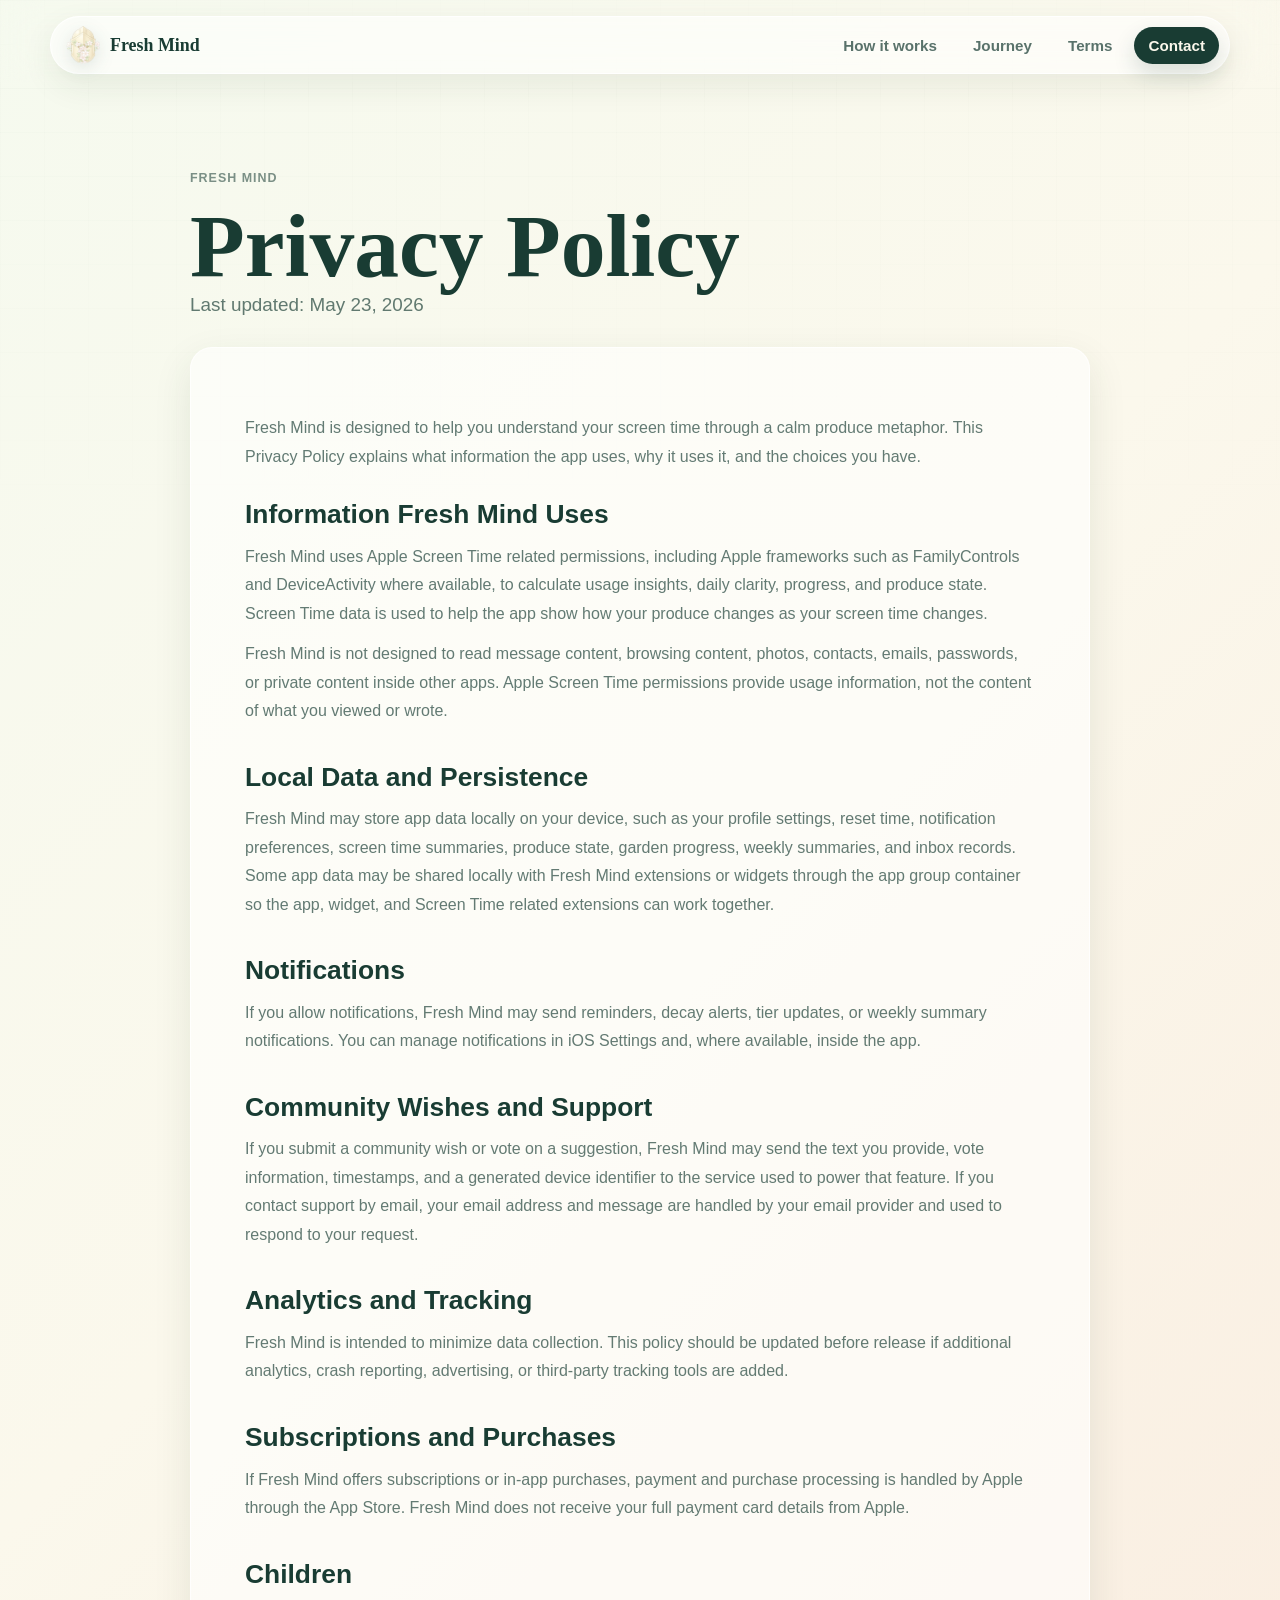
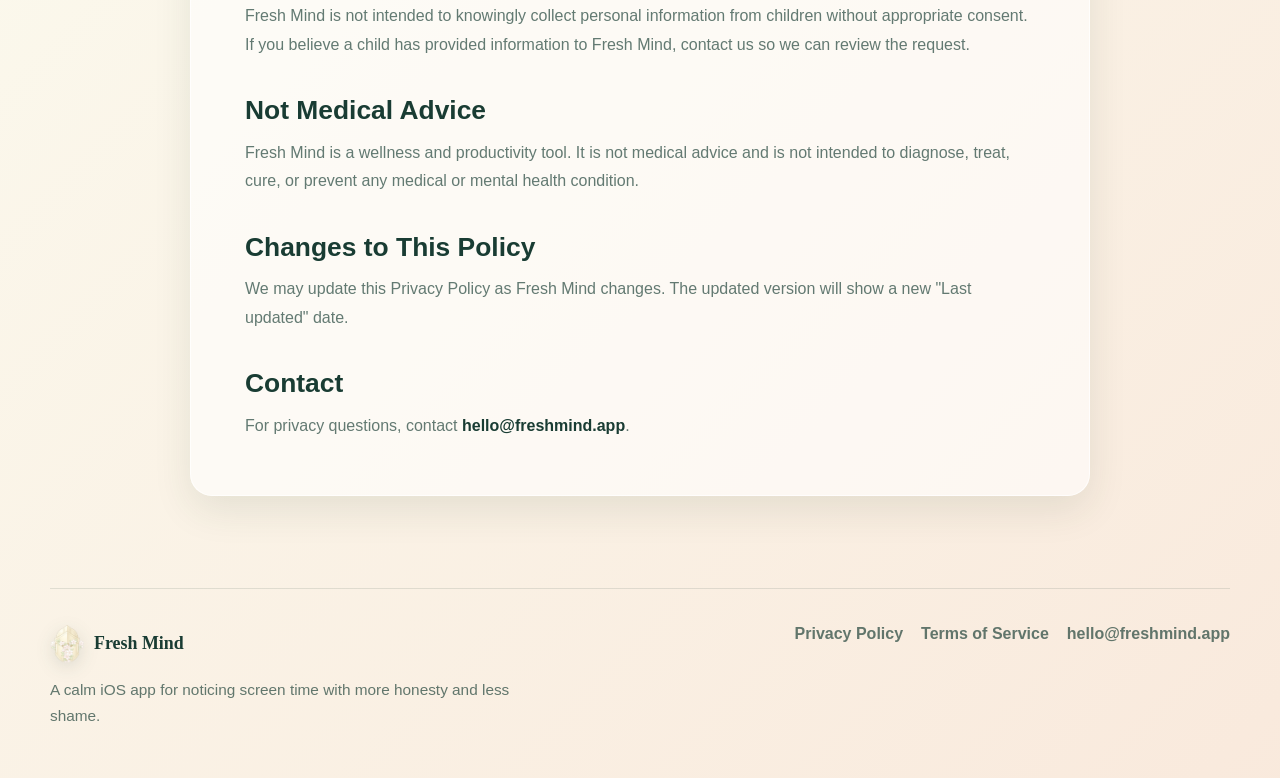
==== privacy/index.html @ f09cc6f0 "feat(website): add Fresh Mind landing page and legal pages" ====
<!doctype html>
<html lang="en">
  <head>
    <meta charset="utf-8">
    <meta name="viewport" content="width=device-width, initial-scale=1">
    <title>Privacy Policy - Fresh Mind</title>
    <meta name="description" content="Fresh Mind Privacy Policy">
    <meta name="theme-color" content="#f8f2df">
    <link rel="icon" href="../assets/logo.png">
    <link rel="stylesheet" href="../styles.css">
  </head>
  <body class="legal-page">
    <a class="skip-link" href="#main">Skip to content</a>
    <header class="site-header" data-nav>
      <nav class="nav-shell" aria-label="Main navigation">
        <a class="brand" href="../index.html" aria-label="Fresh Mind home">
          <img src="../assets/logo.png" alt="" class="brand-mark">
          <span>Fresh Mind</span>
        </a>
        <button class="nav-toggle" type="button" aria-label="Open navigation" aria-expanded="false" data-nav-toggle>
          <span></span>
          <span></span>
        </button>
        <div class="nav-links" data-nav-menu>
          <a href="../index.html#how">How it works</a>
          <a href="../index.html#journey">Journey</a>
          <a href="../terms/">Terms</a>
          <a class="nav-cta" href="mailto:hello@freshmind.app">Contact</a>
        </div>
      </nav>
    </header>

    <main id="main" class="legal-shell">
      <section class="legal-hero reveal">
        <p class="eyebrow">Fresh Mind</p>
        <h1>Privacy Policy</h1>
        <p>Last updated: May 23, 2026</p>
      </section>

      <article class="legal-card reveal">
        <p>
          Fresh Mind is designed to help you understand your screen time through a calm produce metaphor. This Privacy Policy explains what information the app uses, why it uses it, and the choices you have.
        </p>

        <h2>Information Fresh Mind Uses</h2>
        <p>
          Fresh Mind uses Apple Screen Time related permissions, including Apple frameworks such as FamilyControls and DeviceActivity where available, to calculate usage insights, daily clarity, progress, and produce state. Screen Time data is used to help the app show how your produce changes as your screen time changes.
        </p>
        <p>
          Fresh Mind is not designed to read message content, browsing content, photos, contacts, emails, passwords, or private content inside other apps. Apple Screen Time permissions provide usage information, not the content of what you viewed or wrote.
        </p>

        <h2>Local Data and Persistence</h2>
        <p>
          Fresh Mind may store app data locally on your device, such as your profile settings, reset time, notification preferences, screen time summaries, produce state, garden progress, weekly summaries, and inbox records. Some app data may be shared locally with Fresh Mind extensions or widgets through the app group container so the app, widget, and Screen Time related extensions can work together.
        </p>

        <h2>Notifications</h2>
        <p>
          If you allow notifications, Fresh Mind may send reminders, decay alerts, tier updates, or weekly summary notifications. You can manage notifications in iOS Settings and, where available, inside the app.
        </p>

        <h2>Community Wishes and Support</h2>
        <p>
          If you submit a community wish or vote on a suggestion, Fresh Mind may send the text you provide, vote information, timestamps, and a generated device identifier to the service used to power that feature. If you contact support by email, your email address and message are handled by your email provider and used to respond to your request.
        </p>

        <h2>Analytics and Tracking</h2>
        <p>
          Fresh Mind is intended to minimize data collection. This policy should be updated before release if additional analytics, crash reporting, advertising, or third-party tracking tools are added.
        </p>

        <h2>Subscriptions and Purchases</h2>
        <p>
          If Fresh Mind offers subscriptions or in-app purchases, payment and purchase processing is handled by Apple through the App Store. Fresh Mind does not receive your full payment card details from Apple.
        </p>

        <h2>Children</h2>
        <p>
          Fresh Mind is not intended to knowingly collect personal information from children without appropriate consent. If you believe a child has provided information to Fresh Mind, contact us so we can review the request.
        </p>

        <h2>Not Medical Advice</h2>
        <p>
          Fresh Mind is a wellness and productivity tool. It is not medical advice and is not intended to diagnose, treat, cure, or prevent any medical or mental health condition.
        </p>

        <h2>Changes to This Policy</h2>
        <p>
          We may update this Privacy Policy as Fresh Mind changes. The updated version will show a new "Last updated" date.
        </p>

        <h2>Contact</h2>
        <p>
          For privacy questions, contact <a href="mailto:hello@freshmind.app">hello@freshmind.app</a>.
        </p>
      </article>
    </main>

    <footer class="site-footer">
      <div>
        <a class="brand footer-brand" href="../index.html">
          <img src="../assets/logo.png" alt="" class="brand-mark">
          <span>Fresh Mind</span>
        </a>
        <p>A calm iOS app for noticing screen time with more honesty and less shame.</p>
      </div>
      <div class="footer-links">
        <a href="../privacy/">Privacy Policy</a>
        <a href="../terms/">Terms of Service</a>
        <a href="mailto:hello@freshmind.app">hello@freshmind.app</a>
      </div>
    </footer>

    <script src="../script.js"></script>
  </body>
</html>
---- styles.css ----
:root {
  --cream: #fbf8ec;
  --mist: #f5faef;
  --sage: #769e61;
  --forest: #193c33;
  --forest-soft: rgba(25, 60, 51, 0.68);
  --gold: #f5cc5f;
  --peach: #f7dbcd;
  --lavender: #a694df;
  --rust: #b84c3a;
  --white: rgba(255, 255, 255, 0.82);
  --line: rgba(25, 60, 51, 0.12);
  --shadow: 0 24px 70px rgba(43, 64, 37, 0.14);
  --shadow-soft: 0 14px 38px rgba(43, 64, 37, 0.1);
  --radius-lg: 34px;
  --radius-md: 22px;
  --radius-sm: 16px;
  --max-width: 1180px;
  --serif: Georgia, "Times New Roman", serif;
  --sans: ui-rounded, "SF Pro Rounded", "SF Pro Display", -apple-system, BlinkMacSystemFont, "Segoe UI", sans-serif;
}

* {
  box-sizing: border-box;
}

html {
  scroll-behavior: smooth;
}

body {
  margin: 0;
  color: var(--forest);
  background:
    linear-gradient(135deg, rgba(245, 250, 239, 0.92), rgba(251, 248, 236, 0.98) 42%, rgba(247, 219, 205, 0.5)),
    var(--cream);
  font-family: var(--sans);
  letter-spacing: 0;
  min-width: 320px;
}

body::before {
  content: "";
  position: fixed;
  inset: 0;
  pointer-events: none;
  background-image:
    linear-gradient(rgba(25, 60, 51, 0.035) 1px, transparent 1px),
    linear-gradient(90deg, rgba(25, 60, 51, 0.025) 1px, transparent 1px);
  background-size: 44px 44px;
  mask-image: linear-gradient(to bottom, rgba(0, 0, 0, 0.5), transparent 64%);
}

img {
  display: block;
  max-width: 100%;
}

a {
  color: inherit;
  text-decoration: none;
}

p {
  color: var(--forest-soft);
  font-size: clamp(1rem, 1.5vw, 1.18rem);
  line-height: 1.75;
  margin: 0;
}

h1,
h2,
h3 {
  color: var(--forest);
  margin: 0;
  letter-spacing: 0;
}

h1,
h2 {
  font-family: var(--serif);
  font-weight: 700;
}

h1 {
  font-size: clamp(3.2rem, 6vw, 5.7rem);
  line-height: 0.94;
  max-width: 800px;
}

h2 {
  font-size: clamp(2.15rem, 4.5vw, 4.5rem);
  line-height: 1.02;
}

h3 {
  font-size: 1.28rem;
  line-height: 1.2;
}

.skip-link {
  position: fixed;
  top: 12px;
  left: 12px;
  z-index: 100;
  transform: translateY(-160%);
  border-radius: 999px;
  background: var(--forest);
  color: var(--cream);
  padding: 10px 14px;
  transition: transform 180ms ease;
}

.skip-link:focus {
  transform: translateY(0);
}

.site-header {
  position: sticky;
  top: 0;
  z-index: 20;
  padding: 16px 20px 8px;
  backdrop-filter: blur(18px);
}

.nav-shell {
  width: min(var(--max-width), 100%);
  margin: 0 auto;
  display: flex;
  align-items: center;
  justify-content: space-between;
  gap: 24px;
  border: 1px solid rgba(255, 255, 255, 0.78);
  border-radius: 999px;
  background: rgba(255, 255, 255, 0.58);
  box-shadow: 0 12px 32px rgba(43, 64, 37, 0.08);
  padding: 9px 10px 9px 15px;
}

.brand {
  display: inline-flex;
  align-items: center;
  gap: 10px;
  font-family: var(--serif);
  font-size: 1.12rem;
  font-weight: 700;
  white-space: nowrap;
}

.brand-mark {
  width: 34px;
  height: 38px;
  object-fit: contain;
  filter: drop-shadow(0 5px 9px rgba(25, 60, 51, 0.12));
}

.nav-links {
  display: flex;
  align-items: center;
  gap: 8px;
  color: rgba(25, 60, 51, 0.72);
  font-size: 0.95rem;
  font-weight: 700;
}

.nav-links a {
  border-radius: 999px;
  padding: 10px 14px;
  transition: color 180ms ease, background 180ms ease, transform 180ms ease;
}

.nav-links a:hover,
.nav-links a:focus-visible {
  background: rgba(118, 158, 97, 0.12);
  color: var(--forest);
  transform: translateY(-1px);
}

.nav-links .nav-cta {
  background: var(--forest);
  color: var(--cream);
  box-shadow: 0 10px 22px rgba(25, 60, 51, 0.16);
}

.nav-toggle {
  display: none;
  width: 44px;
  height: 44px;
  border: 0;
  border-radius: 50%;
  background: rgba(25, 60, 51, 0.08);
  padding: 0;
}

.nav-toggle span {
  display: block;
  width: 18px;
  height: 2px;
  margin: 4px auto;
  border-radius: 4px;
  background: var(--forest);
  transition: transform 180ms ease, opacity 180ms ease;
}

.nav-open .nav-toggle span:first-child {
  transform: translateY(3px) rotate(45deg);
}

.nav-open .nav-toggle span:last-child {
  transform: translateY(-3px) rotate(-45deg);
}

.section-pad {
  width: min(var(--max-width), calc(100% - 40px));
  margin: 0 auto;
  padding: 110px 0;
}

.hero {
  min-height: calc(100svh - 124px);
  display: grid;
  grid-template-columns: minmax(0, 1.02fr) minmax(340px, 0.78fr);
  align-items: center;
  gap: clamp(36px, 6vw, 88px);
  padding-top: 22px;
  padding-bottom: 12px;
}

.eyebrow,
.section-kicker {
  color: rgba(25, 60, 51, 0.56);
  font-size: 0.78rem;
  font-weight: 850;
  letter-spacing: 0.08em;
  margin: 0 0 14px;
  text-transform: uppercase;
}

.hero-subtitle {
  margin-top: 24px;
  max-width: 690px;
  font-size: clamp(1.08rem, 2vw, 1.38rem);
}

.hero-actions {
  display: flex;
  align-items: center;
  flex-wrap: wrap;
  gap: 14px;
  margin-top: 28px;
}

.store-button {
  display: inline-flex;
  align-items: center;
  gap: 12px;
  min-height: 62px;
  border-radius: 18px;
  background: var(--forest);
  color: var(--cream);
  padding: 12px 20px 12px 16px;
  box-shadow: 0 18px 36px rgba(25, 60, 51, 0.22);
  font-size: 1.12rem;
  font-weight: 850;
  line-height: 1;
  transition: transform 180ms ease, box-shadow 180ms ease, background 180ms ease;
}

.store-button small {
  display: block;
  color: rgba(251, 248, 236, 0.72);
  font-size: 0.72rem;
  font-weight: 750;
  margin-bottom: 4px;
}

.store-icon {
  width: 31px;
  height: 36px;
  position: relative;
}

.store-icon::before {
  content: "";
  position: absolute;
  inset: 4px 8px 0;
  border-radius: 16px 16px 12px 12px;
  background: linear-gradient(145deg, var(--cream), #ffffff);
}

.store-icon::after {
  content: "";
  position: absolute;
  left: 13px;
  top: 0;
  width: 13px;
  height: 14px;
  border-radius: 10px 0 10px 0;
  background: var(--cream);
  transform: rotate(-18deg);
}

.text-button {
  display: inline-flex;
  align-items: center;
  gap: 9px;
  min-height: 50px;
  border-radius: 999px;
  color: var(--forest);
  font-weight: 850;
  padding: 0 4px;
  transition: color 180ms ease, transform 180ms ease;
}

.text-button::after {
  content: "";
  width: 26px;
  height: 26px;
  border-radius: 50%;
  background:
    linear-gradient(135deg, transparent 45%, var(--forest) 46% 54%, transparent 55%),
    linear-gradient(45deg, transparent 49%, var(--forest) 50% 56%, transparent 57%);
  background-color: rgba(118, 158, 97, 0.14);
}

.store-button:hover,
.store-button:focus-visible,
.text-button:hover,
.text-button:focus-visible {
  transform: translateY(-2px);
}

.store-button:hover,
.store-button:focus-visible {
  background: #123029;
  box-shadow: 0 22px 46px rgba(25, 60, 51, 0.26);
}

.hero-notes {
  display: flex;
  flex-wrap: wrap;
  gap: 10px;
  margin-top: 28px;
}

.hero-notes span {
  border: 1px solid var(--line);
  border-radius: 999px;
  background: rgba(255, 255, 255, 0.42);
  color: rgba(25, 60, 51, 0.7);
  font-size: 0.88rem;
  font-weight: 750;
  padding: 8px 12px;
}

.hero-visual {
  position: relative;
  min-height: 560px;
  display: grid;
  place-items: center;
}

.ambient-panel {
  position: absolute;
  width: min(92%, 440px);
  aspect-ratio: 0.76;
  border-radius: 52px;
  background:
    linear-gradient(150deg, rgba(255, 255, 255, 0.78), rgba(245, 204, 95, 0.2)),
    linear-gradient(25deg, rgba(166, 148, 223, 0.2), rgba(118, 158, 97, 0.18));
  box-shadow: var(--shadow);
  transform: rotate(-4deg);
}

.phone-shell {
  position: relative;
  z-index: 2;
  width: min(86vw, 302px);
  height: 560px;
  border: 10px solid #172f29;
  border-radius: 48px;
  background: linear-gradient(145deg, #fbf8ec, #f5faef);
  box-shadow: 0 26px 70px rgba(25, 60, 51, 0.28);
  overflow: hidden;
}

.phone-shell::before {
  content: "";
  position: absolute;
  top: 10px;
  left: 50%;
  width: 88px;
  height: 24px;
  border-radius: 999px;
  background: #172f29;
  transform: translateX(-50%);
  z-index: 3;
}

.phone-status {
  display: flex;
  justify-content: space-between;
  align-items: center;
  padding: 18px 24px 2px;
  color: rgba(25, 60, 51, 0.72);
  font-size: 0.76rem;
  font-weight: 850;
}

.phone-content {
  padding: 18px 18px 20px;
}

.mini-brand {
  display: flex;
  align-items: center;
  gap: 8px;
  font-family: var(--serif);
  font-size: 1.28rem;
  font-weight: 700;
}

.mini-brand img {
  width: 38px;
  height: 42px;
  object-fit: contain;
}

.adaptive-line {
  margin-top: 18px;
  color: var(--forest);
  font-family: var(--serif);
  font-size: 1.5rem;
  line-height: 1.04;
}

.produce-stage {
  position: relative;
  display: grid;
  place-items: center;
  min-height: 206px;
  margin-top: 14px;
}

.produce-stage::before {
  content: "";
  position: absolute;
  width: 190px;
  height: 190px;
  border-radius: 50%;
  background: radial-gradient(circle, rgba(245, 204, 95, 0.32), rgba(245, 204, 95, 0));
}

.produce-stage img {
  position: relative;
  width: 170px;
  height: 220px;
  object-fit: contain;
  filter: drop-shadow(0 22px 24px rgba(25, 60, 51, 0.12));
  animation: floatProduce 5.5s ease-in-out infinite;
}

.clarity-card {
  border: 1px solid rgba(255, 255, 255, 0.9);
  border-radius: 24px;
  background: rgba(255, 255, 255, 0.72);
  padding: 14px;
  box-shadow: 0 14px 30px rgba(43, 64, 37, 0.1);
}

.clarity-card > div:first-child {
  display: flex;
  justify-content: space-between;
  align-items: baseline;
}

.metric-label {
  color: rgba(25, 60, 51, 0.58);
  font-size: 0.78rem;
  font-weight: 850;
  text-transform: uppercase;
}

.clarity-card strong {
  font-family: var(--serif);
  font-size: 2rem;
}

.progress-track {
  height: 12px;
  border-radius: 999px;
  background: rgba(25, 60, 51, 0.09);
  overflow: hidden;
  margin: 14px 0 12px;
}

.progress-track span {
  display: block;
  width: 82%;
  height: 100%;
  border-radius: inherit;
  background: linear-gradient(90deg, var(--sage), var(--gold), var(--peach));
}

.clarity-card p {
  font-size: 0.86rem;
  line-height: 1.5;
}

.floating-ticket {
  position: absolute;
  z-index: 1;
  width: 220px;
  border: 1px solid rgba(255, 255, 255, 0.84);
  border-radius: 22px;
  background: rgba(255, 255, 255, 0.64);
  backdrop-filter: blur(16px);
  box-shadow: var(--shadow-soft);
  padding: 16px;
}

.floating-ticket strong {
  display: block;
  margin-bottom: 5px;
}

.floating-ticket span {
  display: block;
  color: var(--forest-soft);
  font-size: 0.9rem;
  line-height: 1.4;
}

.ticket-one {
  top: 118px;
  left: -12px;
}

.ticket-two {
  right: -8px;
  bottom: 76px;
}

.intro-band {
  border-top: 1px solid var(--line);
  border-bottom: 1px solid var(--line);
}

.intro-grid {
  display: grid;
  grid-template-columns: minmax(0, 0.95fr) minmax(280px, 0.7fr);
  gap: 44px;
  align-items: end;
}

.section-heading {
  max-width: 760px;
  margin-bottom: 44px;
}

.section-heading p:last-child {
  margin-top: 16px;
}

.step-grid {
  display: grid;
  grid-template-columns: repeat(3, minmax(0, 1fr));
  gap: 18px;
}

.feature-card,
.deep-feature,
.legal-card {
  border: 1px solid rgba(255, 255, 255, 0.72);
  border-radius: var(--radius-md);
  background: rgba(255, 255, 255, 0.58);
  box-shadow: var(--shadow-soft);
}

.feature-card {
  padding: 26px;
  min-height: 310px;
  transition: transform 180ms ease, box-shadow 180ms ease;
}

.feature-card:hover {
  transform: translateY(-4px);
  box-shadow: var(--shadow);
}

.step-number {
  display: inline-grid;
  place-items: center;
  width: 44px;
  height: 44px;
  border-radius: 50%;
  background: rgba(245, 204, 95, 0.24);
  color: #7d6420;
  font-weight: 900;
  margin-bottom: 48px;
}

.feature-card p,
.deep-feature p {
  margin-top: 14px;
}

.metaphor-section {
  display: grid;
  grid-template-columns: minmax(280px, 0.62fr) minmax(0, 1fr);
  align-items: center;
  gap: 46px;
}

.metaphor-copy p:not(.eyebrow) {
  margin: 20px 0 24px;
}

.produce-evolution {
  display: grid;
  grid-template-columns: repeat(4, minmax(0, 1fr));
  gap: 14px;
}

.produce-evolution figure {
  margin: 0;
  min-height: 320px;
  display: flex;
  flex-direction: column;
  align-items: center;
  justify-content: end;
  border: 1px solid rgba(255, 255, 255, 0.74);
  border-radius: 30px;
  background:
    linear-gradient(180deg, rgba(255, 255, 255, 0.66), rgba(247, 219, 205, 0.32)),
    rgba(255, 255, 255, 0.38);
  box-shadow: var(--shadow-soft);
  padding: 24px 14px;
}

.produce-evolution img {
  width: 100%;
  max-width: 152px;
  height: 220px;
  object-fit: contain;
  filter: drop-shadow(0 16px 18px rgba(25, 60, 51, 0.12));
}

.produce-evolution figcaption {
  margin-top: 12px;
  color: rgba(25, 60, 51, 0.68);
  font-weight: 850;
}

.product-row {
  display: grid;
  grid-template-columns: minmax(300px, 0.72fr) minmax(0, 1fr);
  gap: 64px;
  align-items: center;
}

.app-preview {
  display: grid;
  place-items: center;
}

.app-preview img {
  width: min(100%, 360px);
  border: 10px solid #172f29;
  border-radius: 46px;
  box-shadow: 0 28px 76px rgba(25, 60, 51, 0.22);
}

.content-stack p:not(.eyebrow) {
  margin-top: 20px;
}

.insight-list {
  display: grid;
  gap: 12px;
  margin-top: 28px;
}

.insight-list div,
.notification-stack div {
  border: 1px solid var(--line);
  border-radius: 18px;
  background: rgba(255, 255, 255, 0.5);
  padding: 16px 18px;
}

.insight-list strong,
.notification-stack strong {
  display: block;
  margin-bottom: 5px;
}

.insight-list span,
.notification-stack span {
  color: var(--forest-soft);
  line-height: 1.55;
}

.garden-section {
  width: min(1280px, calc(100% - 40px));
}

.journey-layout {
  display: grid;
  grid-template-columns: minmax(280px, 0.56fr) minmax(0, 1fr);
  gap: 26px;
  align-items: stretch;
}

.garden-frame {
  max-height: 620px;
  border-radius: 38px;
  overflow: hidden;
  box-shadow: var(--shadow);
}

.garden-frame img {
  width: 100%;
  height: 100%;
  object-fit: cover;
  object-position: top center;
}

.produce-path {
  display: grid;
  grid-template-columns: repeat(3, minmax(0, 1fr));
  gap: 14px;
}

.path-item {
  display: grid;
  place-items: center;
  min-height: 190px;
  border: 1px solid rgba(255, 255, 255, 0.74);
  border-radius: 28px;
  background: rgba(255, 255, 255, 0.54);
  box-shadow: var(--shadow-soft);
  padding: 18px;
}

.path-item img {
  width: 120px;
  height: 128px;
  object-fit: contain;
  filter: drop-shadow(0 14px 18px rgba(25, 60, 51, 0.12));
}

.path-item span {
  color: var(--forest-soft);
  font-weight: 850;
}

.support-grid {
  display: grid;
  grid-template-columns: repeat(2, minmax(0, 1fr));
  gap: 18px;
}

.deep-feature {
  min-height: 440px;
  padding: clamp(28px, 5vw, 48px);
}

.notification-stack {
  display: grid;
  gap: 12px;
  margin-top: 28px;
}

.privacy-feature {
  background:
    linear-gradient(135deg, rgba(255, 255, 255, 0.62), rgba(166, 148, 223, 0.14)),
    rgba(255, 255, 255, 0.52);
}

.privacy-feature .text-button {
  margin-top: 24px;
}

.final-cta {
  width: min(980px, calc(100% - 40px));
  text-align: center;
  padding-top: 92px;
}

.final-cta .hero-actions {
  justify-content: center;
}

.final-cta p {
  max-width: 620px;
  margin: 18px auto 0;
}

.cta-logo {
  width: 84px;
  height: 96px;
  object-fit: contain;
  margin: 0 auto 22px;
  filter: drop-shadow(0 18px 22px rgba(25, 60, 51, 0.14));
}

.site-footer {
  width: min(var(--max-width), calc(100% - 40px));
  margin: 0 auto;
  display: flex;
  justify-content: space-between;
  gap: 28px;
  border-top: 1px solid var(--line);
  padding: 36px 0 48px;
}

.site-footer p {
  max-width: 460px;
  font-size: 0.96rem;
  margin-top: 10px;
}

.footer-brand {
  width: fit-content;
}

.footer-links {
  display: flex;
  align-items: flex-start;
  flex-wrap: wrap;
  justify-content: flex-end;
  gap: 10px 18px;
  color: rgba(25, 60, 51, 0.68);
  font-weight: 760;
}

.footer-links a:hover,
.footer-links a:focus-visible,
.legal-card a:hover,
.legal-card a:focus-visible {
  color: var(--forest);
  text-decoration: underline;
  text-decoration-thickness: 2px;
  text-underline-offset: 4px;
}

.legal-shell {
  width: min(900px, calc(100% - 40px));
  margin: 0 auto;
  padding: 86px 0 92px;
}

.legal-hero {
  margin-bottom: 26px;
}

.legal-hero h1 {
  font-size: clamp(3rem, 7vw, 5.8rem);
}

.legal-card {
  padding: clamp(26px, 5vw, 54px);
}

.legal-card h2 {
  font-family: var(--sans);
  font-size: clamp(1.28rem, 2.4vw, 1.65rem);
  line-height: 1.2;
  margin-top: 36px;
}

.legal-card h2:first-of-type {
  margin-top: 28px;
}

.legal-card p {
  font-size: 1rem;
  line-height: 1.78;
  margin-top: 12px;
}

.legal-card a {
  color: var(--forest);
  font-weight: 850;
}

.reveal {
  opacity: 0;
  transform: translateY(18px);
  transition: opacity 700ms ease, transform 700ms ease;
}

.reveal.is-visible {
  opacity: 1;
  transform: translateY(0);
}

@keyframes floatProduce {
  0%,
  100% {
    transform: translateY(0) rotate(-1deg);
  }
  50% {
    transform: translateY(-10px) rotate(1deg);
  }
}

@media (max-width: 980px) {
  .hero,
  .intro-grid,
  .metaphor-section,
  .product-row,
  .journey-layout,
  .support-grid {
    grid-template-columns: 1fr;
  }

  .hero {
    padding-top: 58px;
  }

  .hero-visual {
    min-height: 620px;
  }

  .step-grid {
    grid-template-columns: 1fr;
  }

  .feature-card {
    min-height: auto;
  }

  .step-number {
    margin-bottom: 28px;
  }

  .produce-evolution {
    grid-template-columns: repeat(2, minmax(0, 1fr));
  }

  .journey-layout {
    align-items: start;
  }

  .garden-frame {
    max-height: 520px;
  }
}

@media (max-width: 760px) {
  .site-header {
    padding-inline: 14px;
  }

  .nav-shell {
    position: relative;
  }

  .nav-toggle {
    display: block;
  }

  .nav-links {
    position: absolute;
    top: calc(100% + 10px);
    right: 0;
    left: 0;
    display: none;
    flex-direction: column;
    align-items: stretch;
    gap: 4px;
    border: 1px solid rgba(255, 255, 255, 0.78);
    border-radius: 24px;
    background: rgba(255, 255, 255, 0.9);
    box-shadow: var(--shadow-soft);
    padding: 10px;
  }

  .nav-open .nav-links {
    display: flex;
  }

  .nav-links a {
    padding: 13px 14px;
  }

  .section-pad,
  .garden-section,
  .final-cta,
  .site-footer,
  .legal-shell {
    width: min(100% - 28px, var(--max-width));
  }

  .section-pad {
    padding: 76px 0;
  }

  .hero {
    min-height: auto;
    padding-top: 54px;
    gap: 16px;
  }

  .hero-actions {
    align-items: stretch;
    flex-direction: column;
  }

  .store-button {
    justify-content: center;
    width: 100%;
  }

  .text-button {
    justify-content: center;
  }

  .hero-visual {
    min-height: 520px;
  }

  .phone-shell {
    width: min(100%, 320px);
    height: 560px;
    min-height: 0;
    border-radius: 42px;
  }

  .produce-stage {
    min-height: 220px;
  }

  .produce-stage img {
    width: 176px;
    height: 226px;
  }

  .hero-notes {
    display: none;
  }

  .floating-ticket {
    width: min(210px, 58vw);
  }

  .ticket-one {
    top: 70px;
    left: 0;
  }

  .ticket-two {
    right: 0;
    bottom: 46px;
  }

  .produce-path {
    grid-template-columns: repeat(2, minmax(0, 1fr));
  }

  .site-footer {
    flex-direction: column;
  }

  .footer-links {
    justify-content: flex-start;
  }
}

@media (max-width: 520px) {
  h1 {
    font-size: clamp(3rem, 17vw, 4.5rem);
  }

  h2 {
    font-size: clamp(2rem, 11vw, 3rem);
  }

  .produce-evolution,
  .produce-path {
    grid-template-columns: 1fr;
  }

  .produce-evolution figure {
    min-height: 260px;
  }

  .produce-evolution img {
    height: 180px;
  }

  .path-item {
    min-height: 168px;
  }
}

@media (prefers-reduced-motion: reduce) {
  *,
  *::before,
  *::after {
    animation-duration: 0.001ms !important;
    animation-iteration-count: 1 !important;
    scroll-behavior: auto !important;
    transition-duration: 0.001ms !important;
  }

  .reveal {
    opacity: 1;
    transform: none;
  }
}
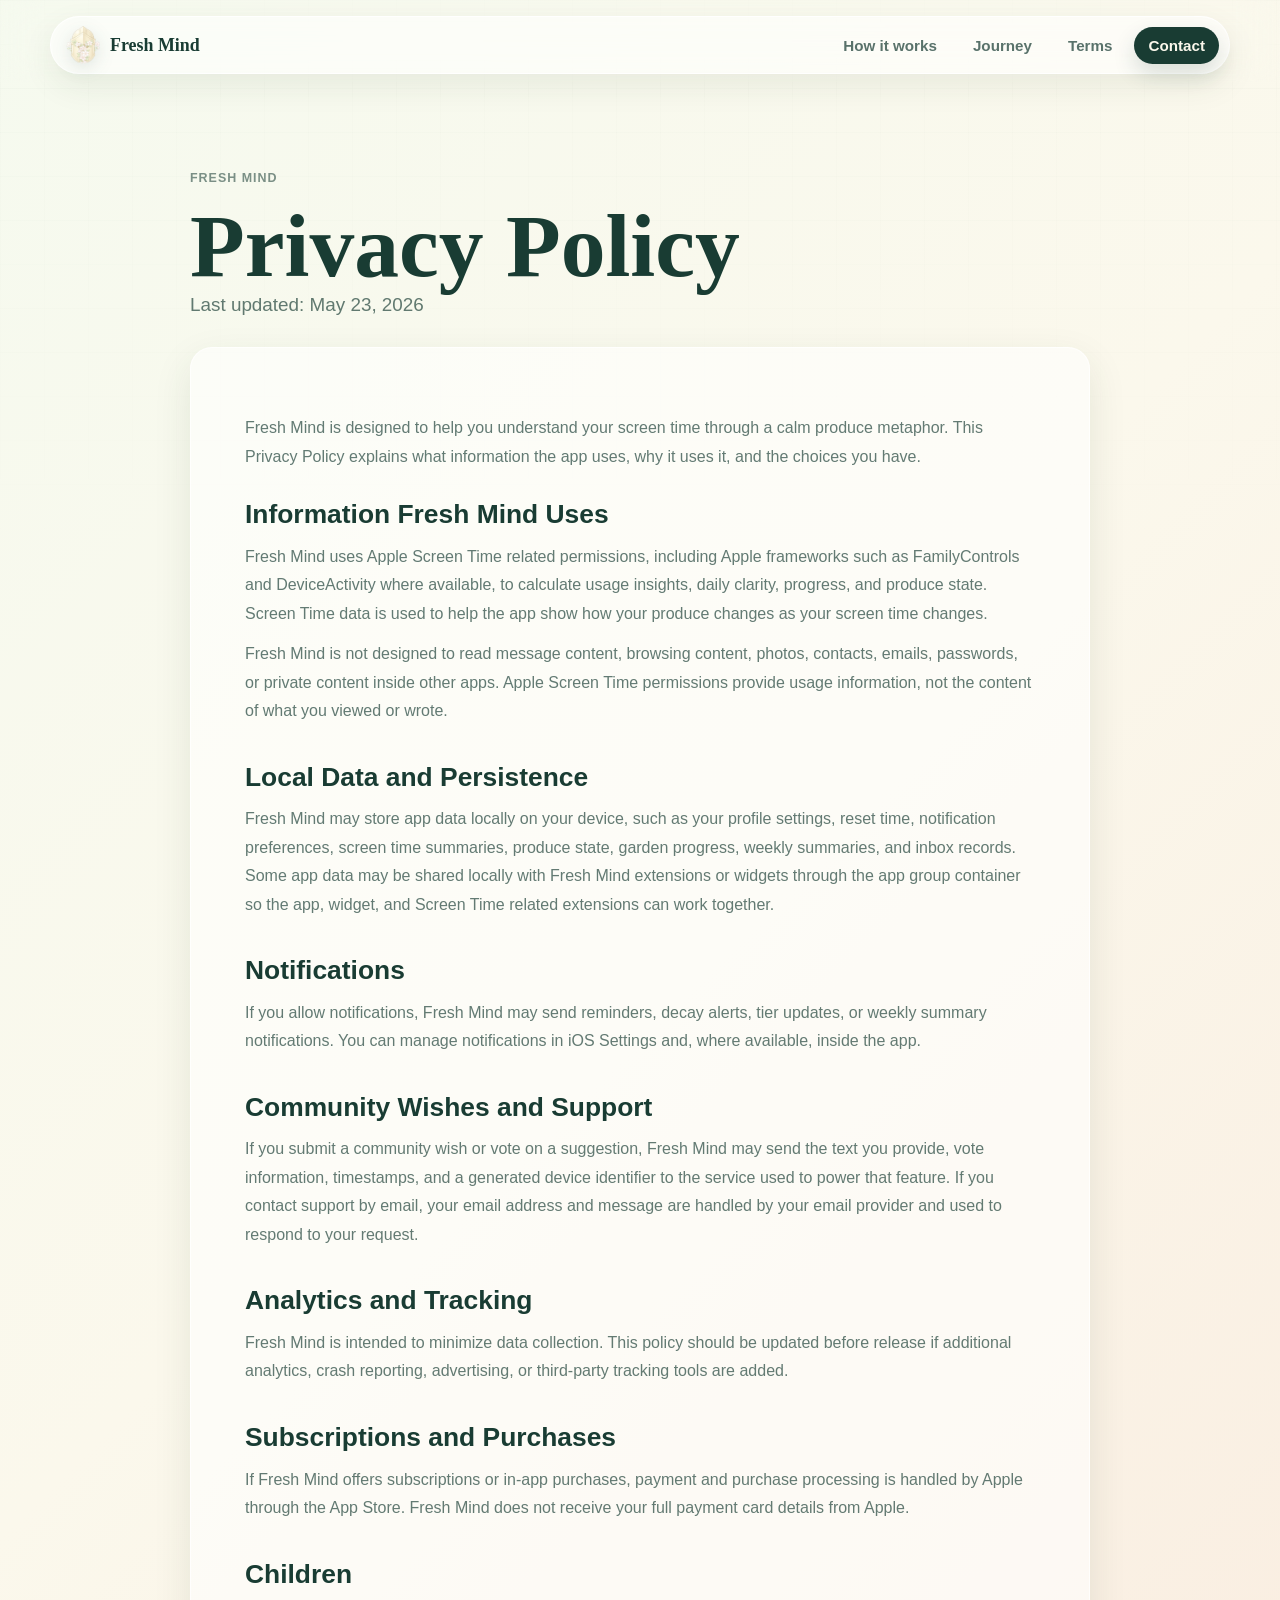
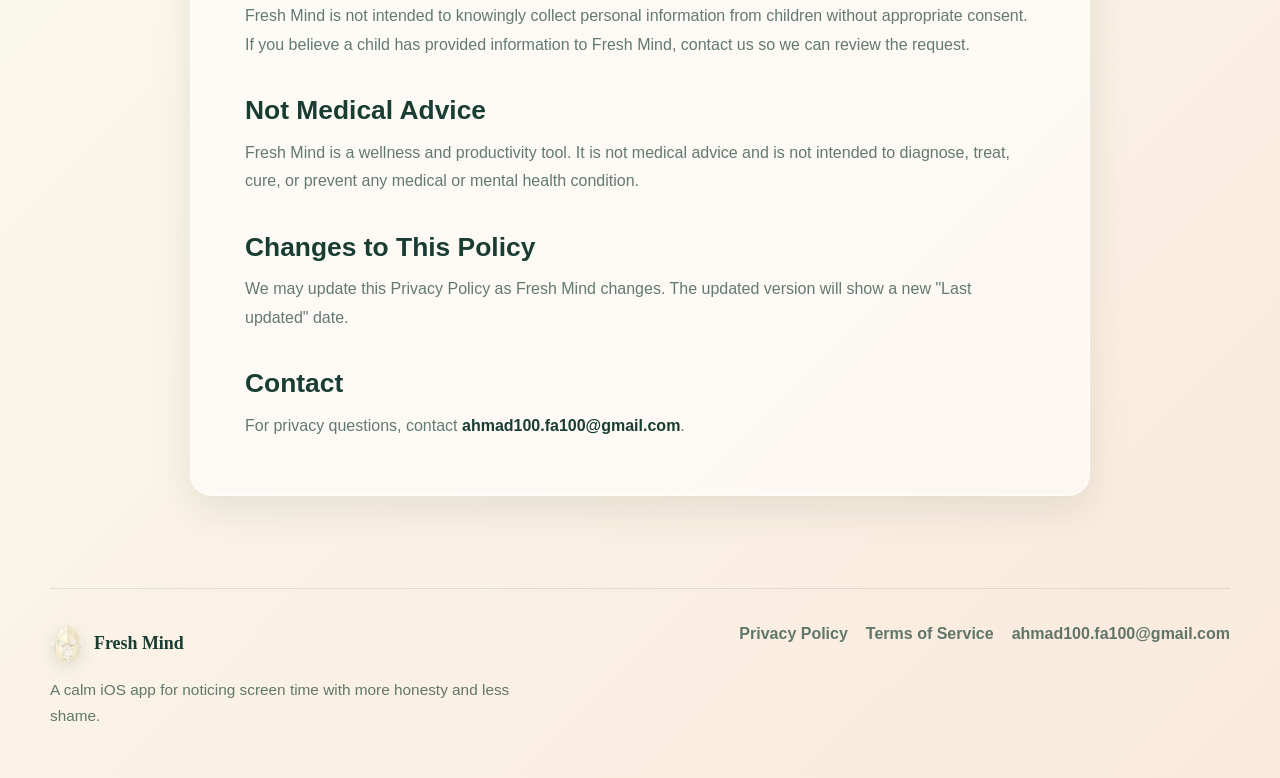
==== commit 19a88488: "update email" ====
--- a/privacy/index.html
+++ b/privacy/index.html
@@ -25,7 +25,7 @@
           <a href="../index.html#how">How it works</a>
           <a href="../index.html#journey">Journey</a>
           <a href="../terms/">Terms</a>
-          <a class="nav-cta" href="mailto:hello@freshmind.app">Contact</a>
+          <a class="nav-cta" href="mailto:ahmad100.fa100@gmail.com">Contact</a>
         </div>
       </nav>
     </header>
@@ -92,7 +92,7 @@
 
         <h2>Contact</h2>
         <p>
-          For privacy questions, contact <a href="mailto:hello@freshmind.app">hello@freshmind.app</a>.
+          For privacy questions, contact <a href="mailto:ahmad100.fa100@gmail.com">ahmad100.fa100@gmail.com</a>.
         </p>
       </article>
     </main>
@@ -108,7 +108,7 @@
       <div class="footer-links">
         <a href="../privacy/">Privacy Policy</a>
         <a href="../terms/">Terms of Service</a>
-        <a href="mailto:hello@freshmind.app">hello@freshmind.app</a>
+        <a href="mailto:ahmad100.fa100@gmail.com">ahmad100.fa100@gmail.com</a>
       </div>
     </footer>
 
